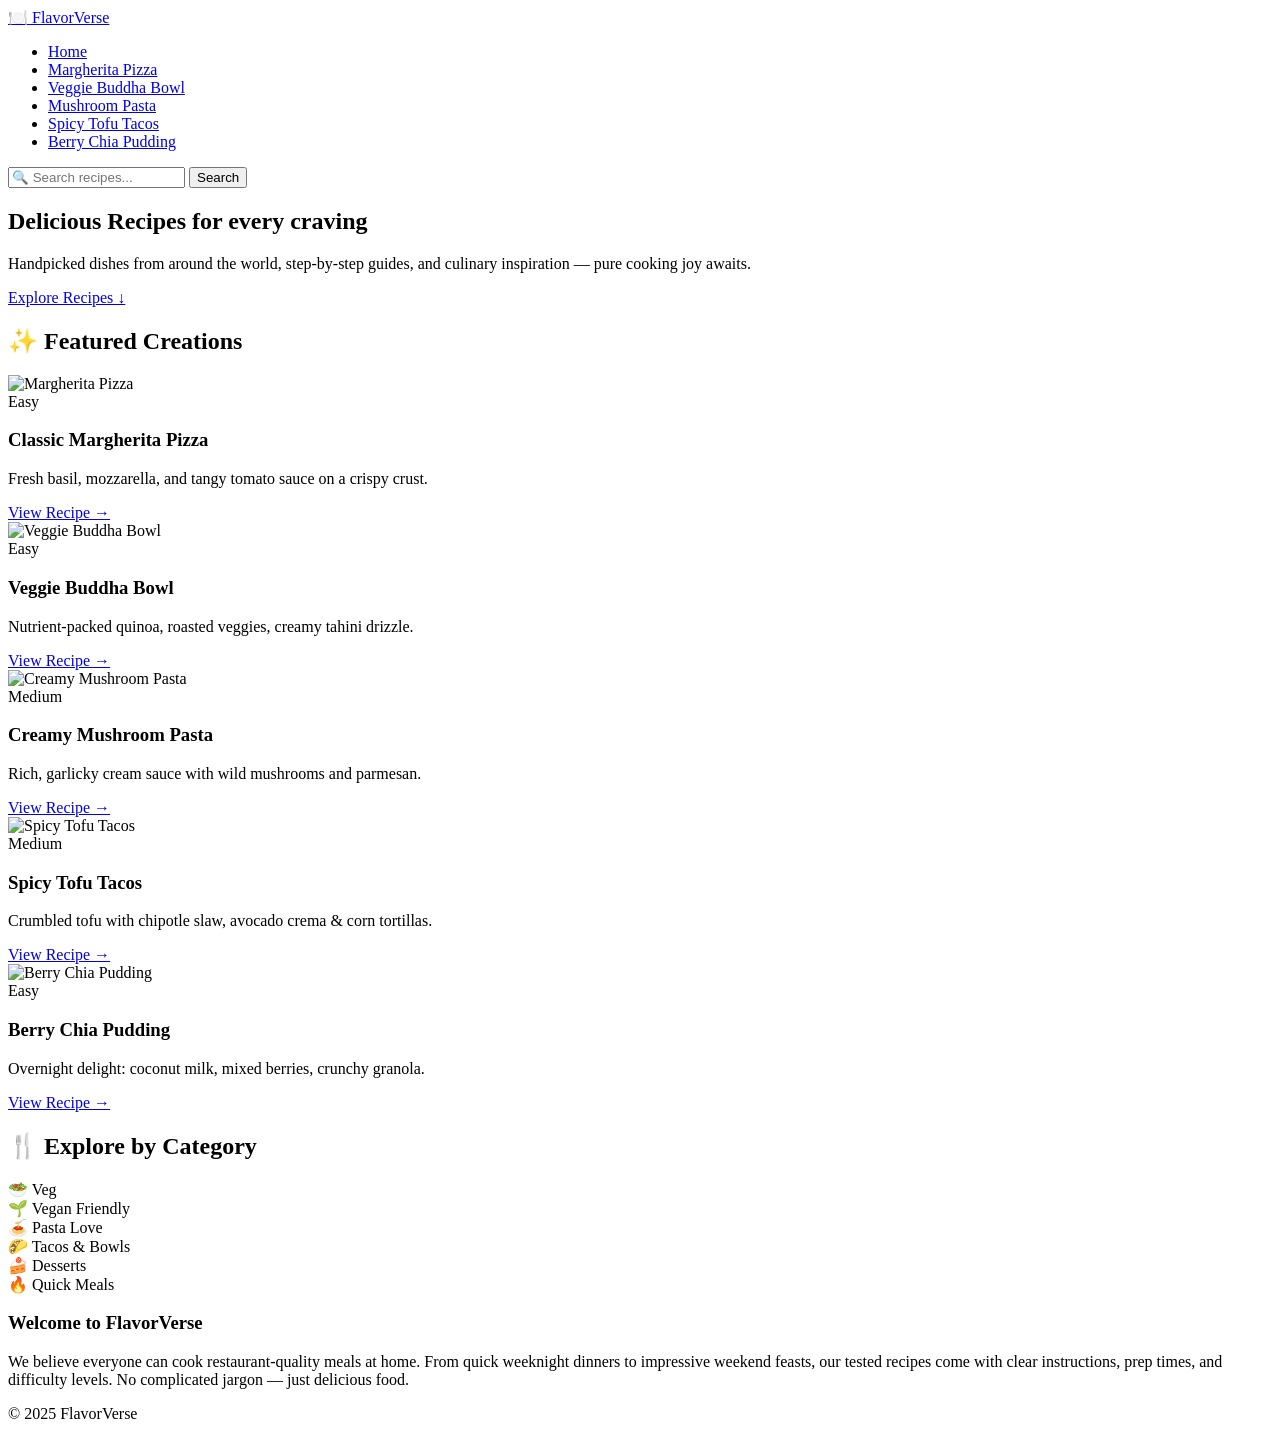
==== index.html @ 7daa44f0 "Add files via upload" ====
<!DOCTYPE html>
<html lang="en">
<head>
  <meta charset="UTF-8">
  <meta name="viewport" content="width=device-width, initial-scale=1.0, viewport-fit=cover">
  <title>FlavorVerse | Delicious Recipes</title>
  <link rel="stylesheet" href="css/styles.css">
  <link href="https://fonts.googleapis.com/css2?family=Inter:opsz,wght@14..32,300;14..32,400;14..32,500;14..32,600;14..32,700&family=Playfair+Display:ital,wght@0,400;0,500;0,600;0,700;1,400&display=swap" rel="stylesheet">
</head>
<body>

  <!-- HEADER & NAVIGATION with SEARCH BAR -->
  <header>
    <div class="container nav-container">
      <div class="logo">
        <a href="index.html">🍽️ FlavorVerse</a>
      </div>
      <nav>
        <ul class="nav-links">
          <li><a href="index.html" class="active">Home</a></li>
          <li><a href="recipe1.html">Margherita Pizza</a></li>
          <li><a href="recipe2.html">Veggie Buddha Bowl</a></li>
          <li><a href="recipe3.html">Mushroom Pasta</a></li>
          <li><a href="recipe4.html">Spicy Tofu Tacos</a></li>
          <li><a href="recipe5.html">Berry Chia Pudding</a></li>
        </ul>
      </nav>
      
      <div class="search-wrapper">
        <form class="search-form" action="#" method="get">
          <input type="text" placeholder="🔍 Search recipes..." class="search-input">
          <button type="submit" class="search-btn">Search</button>
        </form>
      </div>
    </div>
  </header>

  <main>
    <!-- HERO SECTION -->
    <section class="hero">
      <div class="container hero-content">
        <h1>Delicious Recipes <span>for every craving</span></h1>
        <p>Handpicked dishes from around the world, step‑by‑step guides, and culinary inspiration — pure cooking joy awaits.</p>
        <a href="#featured" class="btn btn-primary">Explore Recipes ↓</a>
      </div>
    </section>

    <!-- FEATURED RECIPES SECTION -->
    <section id="featured" class="featured-section">
      <div class="container">
        <h2 class="section-title">✨ Featured Creations</h2>
        <div class="recipes-grid">
          <div class="recipe-card">
            <div class="card-img">
              <img src="images/pizza.jpeg" alt="Margherita Pizza">
            </div>
            <div class="card-content">
              <span class="difficulty easy">Easy</span>
              <h3>Classic Margherita Pizza</h3>
              <p>Fresh basil, mozzarella, and tangy tomato sauce on a crispy crust.</p>
              <a href="recipe1.html" class="btn-card">View Recipe →</a>
            </div>
          </div>
          <div class="recipe-card">
            <div class="card-img">
              <img src="images/bowl.jpg" alt="Veggie Buddha Bowl">
            </div>
            <div class="card-content">
              <span class="difficulty easy">Easy</span>
              <h3>Veggie Buddha Bowl</h3>
              <p>Nutrient-packed quinoa, roasted veggies, creamy tahini drizzle.</p>
              <a href="recipe2.html" class="btn-card">View Recipe →</a>
            </div>
          </div>
          <div class="recipe-card">
            <div class="card-img">
              <img src="images/pasta.jpg" alt="Creamy Mushroom Pasta">
            </div>
            <div class="card-content">
              <span class="difficulty medium">Medium</span>
              <h3>Creamy Mushroom Pasta</h3>
              <p>Rich, garlicky cream sauce with wild mushrooms and parmesan.</p>
              <a href="recipe3.html" class="btn-card">View Recipe →</a>
            </div>
          </div>
          <div class="recipe-card">
            <div class="card-img">
              <img src="images/tacos.jpg" alt="Spicy Tofu Tacos">
            </div>
            <div class="card-content">
              <span class="difficulty medium">Medium</span>
              <h3>Spicy Tofu Tacos</h3>
              <p>Crumbled tofu with chipotle slaw, avocado crema & corn tortillas.</p>
              <a href="recipe4.html" class="btn-card">View Recipe →</a>
            </div>
          </div>
          <div class="recipe-card">
            <div class="card-img">
              <img src="images/pudding.jpeg" alt="Berry Chia Pudding">
            </div>
            <div class="card-content">
              <span class="difficulty easy">Easy</span>
              <h3>Berry Chia Pudding</h3>
              <p>Overnight delight: coconut milk, mixed berries, crunchy granola.</p>
              <a href="recipe5.html" class="btn-card">View Recipe →</a>
            </div>
          </div>
        </div>
      </div>
    </section>

    <!-- CATEGORIES SECTION -->
    <section class="categories-section">
      <div class="container">
        <h2 class="section-title">🍴 Explore by Category</h2>
        <div class="categories-flex">
          <div class="cat-card">🥗 Veg</div>
          <div class="cat-card">🌱 Vegan Friendly</div>
          <div class="cat-card">🍝 Pasta Love</div>
          <div class="cat-card">🌮 Tacos & Bowls</div>
          <div class="cat-card">🍰 Desserts</div>
          <div class="cat-card">🔥 Quick Meals</div>
        </div>
      </div>
    </section>

    <!-- INTRODUCTION SECTION -->
    <section class="intro-text-section">
      <div class="container">
        <div class="intro-box">
          <h3>Welcome to FlavorVerse</h3>
          <p>We believe everyone can cook restaurant-quality meals at home. From quick weeknight dinners to impressive weekend feasts, our tested recipes come with clear instructions, prep times, and difficulty levels. No complicated jargon — just delicious food.</p>
        </div>
      </div>
    </section>
  </main>

  <!-- FOOTER -->
  <footer>
    <div class="container footer-content">
      <p>© 2025 FlavorVerse</p>
    </div>
  </footer>
</body>
</html>
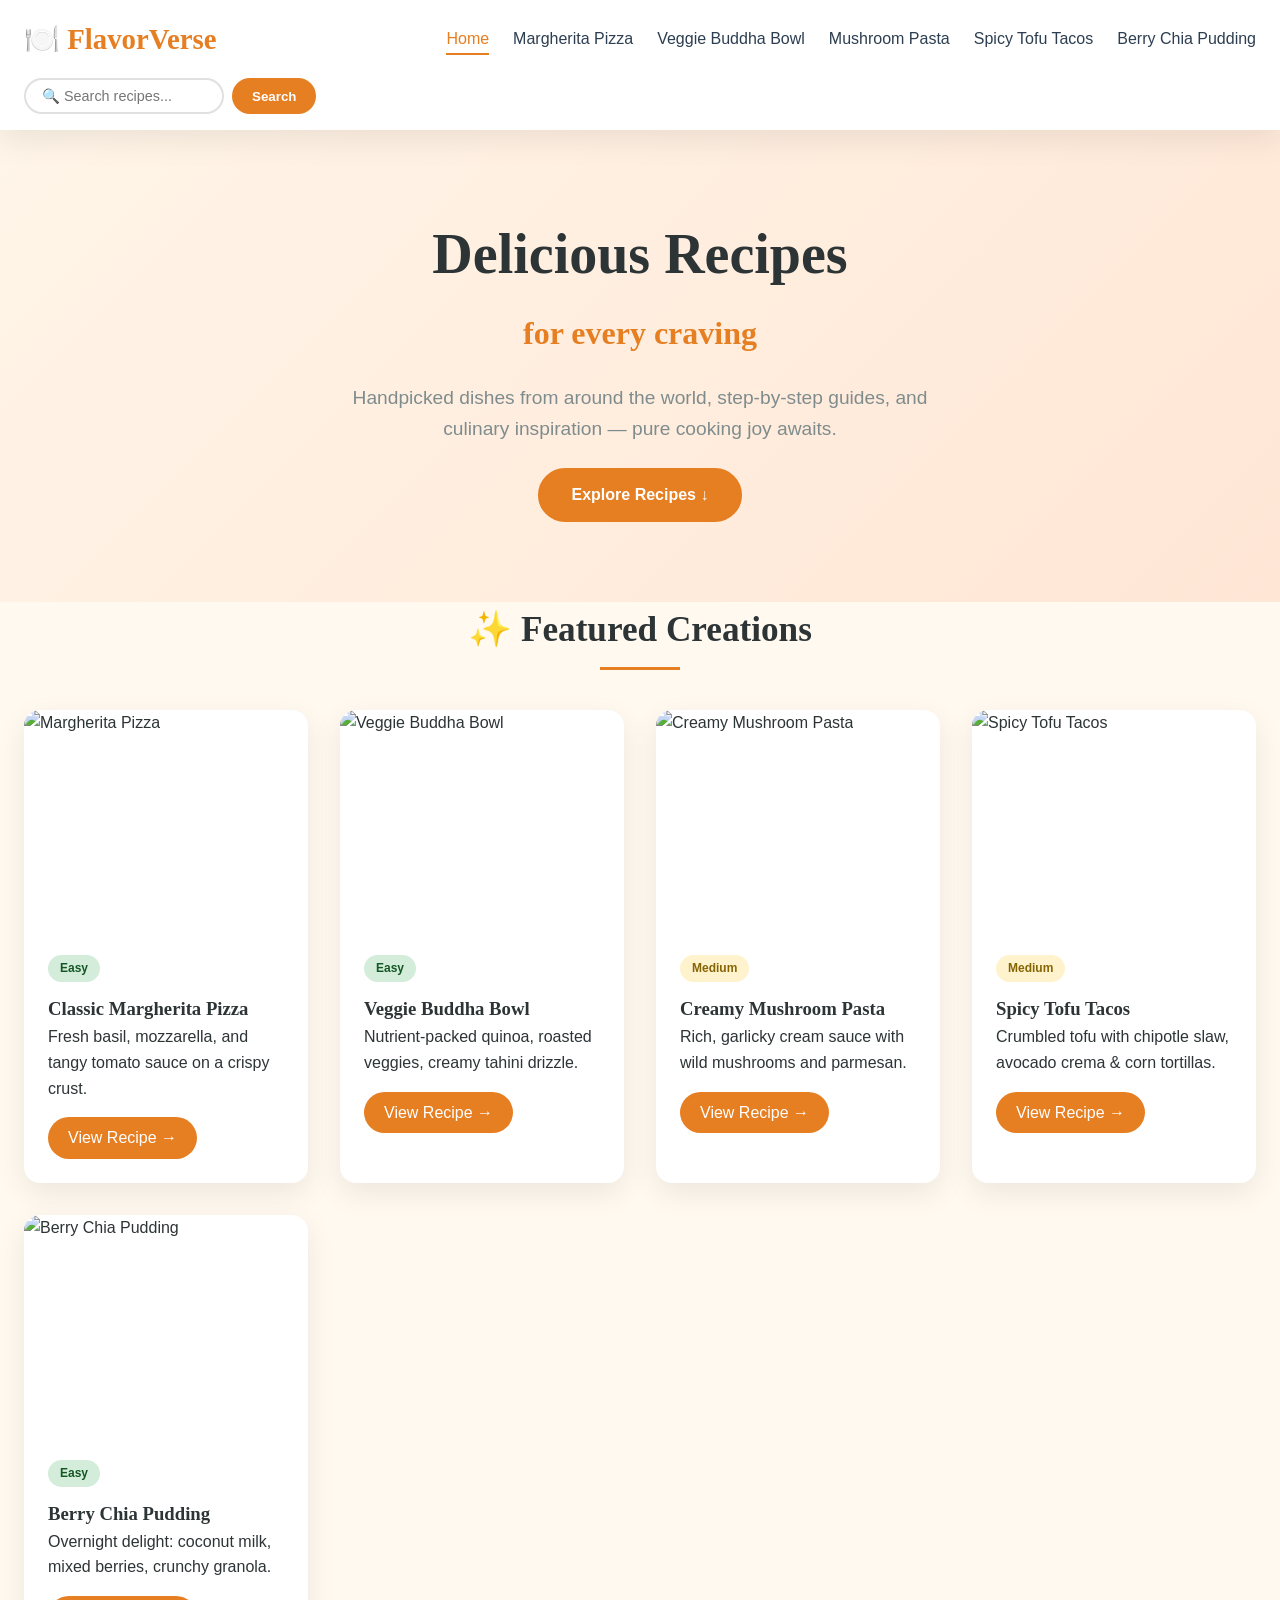
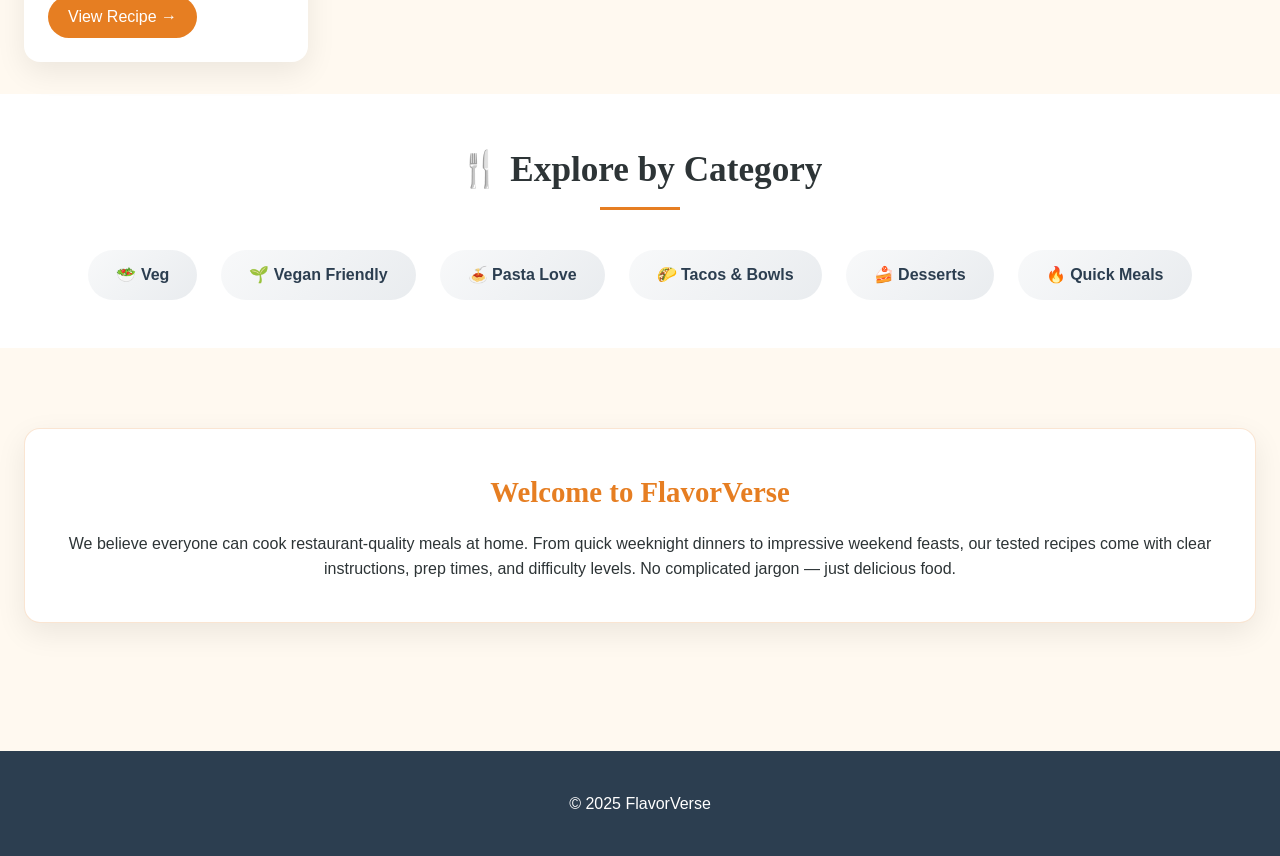
==== commit 963f0980: "Update index.html" ====
--- a/index.html
+++ b/index.html
@@ -4,7 +4,7 @@
   <meta charset="UTF-8">
   <meta name="viewport" content="width=device-width, initial-scale=1.0, viewport-fit=cover">
   <title>FlavorVerse | Delicious Recipes</title>
-  <link rel="stylesheet" href="css/styles.css">
+  <link rel="stylesheet" href="styles.css">
   <link href="https://fonts.googleapis.com/css2?family=Inter:opsz,wght@14..32,300;14..32,400;14..32,500;14..32,600;14..32,700&family=Playfair+Display:ital,wght@0,400;0,500;0,600;0,700;1,400&display=swap" rel="stylesheet">
 </head>
 <body>
@@ -142,4 +142,4 @@
     </div>
   </footer>
 </body>
-</html>+</html>
--- a/styles.css
+++ b/styles.css
@@ -0,0 +1,502 @@
+/* ========== GLOBAL RESET & VARIABLES ========== */
+* {
+  margin: 0;
+  padding: 0;
+  box-sizing: border-box;
+}
+
+:root {
+  --primary: #e67e22;
+  --primary-dark: #b85e0a;
+  --secondary: #2c3e50;
+  --light-bg: #fff9f0;
+  --white: #ffffff;
+  --shadow: 0 10px 30px rgba(0,0,0,0.08);
+  --shadow-hover: 0 20px 40px rgba(0,0,0,0.12);
+  --radius: 16px;
+}
+
+body {
+  font-family: 'Inter', sans-serif;
+  background: var(--light-bg);
+  color: #2d3436;
+  line-height: 1.6;
+}
+
+.container {
+  max-width: 1280px;
+  margin: 0 auto;
+  padding: 0 24px;
+}
+
+/* ========== TYPOGRAPHY ========== */
+h1, h2, h3, .logo {
+  font-family: 'Playfair Display', serif;
+  font-weight: 600;
+}
+
+h1 { font-size: 3.5rem; margin-bottom: 1rem; }
+h2 { font-size: 2rem; margin-bottom: 1.5rem; }
+
+.section-title {
+  text-align: center;
+  font-size: 2.2rem;
+  margin-bottom: 2.5rem;
+  position: relative;
+  padding-bottom: 0.75rem;
+}
+
+.section-title::after {
+  content: '';
+  position: absolute;
+  bottom: 0;
+  left: 50%;
+  transform: translateX(-50%);
+  width: 80px;
+  height: 3px;
+  background: var(--primary);
+}
+
+/* ========== HEADER & NAVIGATION ========== */
+header {
+  background: var(--white);
+  box-shadow: var(--shadow);
+  position: sticky;
+  top: 0;
+  padding: 1rem 0;
+  z-index: 1000;
+}
+
+.nav-container {
+  display: flex;
+  justify-content: space-between;
+  align-items: center;
+  flex-wrap: wrap;
+  gap: 1rem;
+}
+
+.logo a {
+  font-size: 1.8rem;
+  font-weight: 700;
+  color: var(--primary);
+  text-decoration: none;
+  transition: color 0.3s;
+}
+
+.logo a:hover { color: var(--primary-dark); }
+
+.nav-links {
+  display: flex;
+  list-style: none;
+  gap: 1.5rem;
+  flex-wrap: wrap;
+}
+
+.nav-links a {
+  text-decoration: none;
+  color: var(--secondary);
+  font-weight: 500;
+  padding: 0.5rem 0;
+  position: relative;
+  transition: color 0.3s;
+}
+
+.nav-links a::after {
+  content: '';
+  position: absolute;
+  bottom: 0;
+  left: 0;
+  width: 0;
+  height: 2px;
+  background: var(--primary);
+  transition: width 0.3s;
+}
+
+.nav-links a:hover::after,
+.nav-links a.active::after {
+  width: 100%;
+}
+
+.nav-links a:hover,
+.nav-links a.active {
+  color: var(--primary);
+}
+
+/* ========== SEARCH BAR (UI ONLY) ========== */
+.search-wrapper {
+  flex-shrink: 0;
+}
+
+.search-form {
+  display: flex;
+  gap: 0.5rem;
+}
+
+.search-input {
+  padding: 8px 16px;
+  border: 2px solid #e0e0e0;
+  border-radius: 50px;
+  font-size: 0.9rem;
+  font-family: inherit;
+  outline: none;
+  transition: all 0.3s;
+  width: 200px;
+}
+
+.search-input:focus {
+  border-color: var(--primary);
+  box-shadow: 0 0 0 3px rgba(230,126,34,0.1);
+}
+
+.search-btn {
+  padding: 8px 20px;
+  background: var(--primary);
+  color: var(--white);
+  border: none;
+  border-radius: 50px;
+  font-weight: 600;
+  cursor: pointer;
+  transition: all 0.3s;
+  font-family: inherit;
+}
+
+.search-btn:hover {
+  background: var(--primary-dark);
+  transform: scale(1.02);
+}
+
+/* ========== HERO SECTION ========== */
+.hero {
+  background: linear-gradient(135deg, #fff5e8, #ffe6d5);
+  padding: 5rem 0;
+  text-align: center;
+}
+
+.hero-content h1 span {
+  color: var(--primary);
+  display: block;
+  font-size: 2rem;
+  margin-top: 0.5rem;
+}
+
+.hero-content p {
+  font-size: 1.2rem;
+  max-width: 600px;
+  margin: 1.5rem auto;
+  color: #7f8c8d;
+}
+
+/* ========== BUTTONS & HOVER EFFECTS ========== */
+.btn {
+  display: inline-block;
+  padding: 12px 32px;
+  border-radius: 50px;
+  text-decoration: none;
+  font-weight: 600;
+  transition: all 0.3s;
+}
+
+.btn-primary {
+  background: var(--primary);
+  color: var(--white);
+  border: 2px solid var(--primary);
+}
+
+.btn-primary:hover {
+  background: var(--primary-dark);
+  transform: translateY(-3px);
+  box-shadow: var(--shadow-hover);
+}
+
+.btn-card {
+  display: inline-block;
+  margin-top: 1rem;
+  padding: 8px 20px;
+  background: var(--primary);
+  color: var(--white);
+  text-decoration: none;
+  border-radius: 25px;
+  font-weight: 500;
+  transition: all 0.3s;
+}
+
+.btn-card:hover {
+  background: var(--primary-dark);
+  transform: translateX(5px);
+}
+
+/* ========== RECIPES GRID (CSS GRID) ========== */
+.recipes-grid {
+  display: grid;
+  grid-template-columns: repeat(auto-fit, minmax(280px, 1fr));
+  gap: 2rem;
+  margin: 2rem 0;
+}
+
+.recipe-card {
+  background: var(--white);
+  border-radius: var(--radius);
+  overflow: hidden;
+  box-shadow: var(--shadow);
+  transition: all 0.3s;
+}
+
+.recipe-card:hover {
+  transform: translateY(-8px);
+  box-shadow: var(--shadow-hover);
+}
+
+.card-img {
+  width: 100%;
+  height: 220px;
+  overflow: hidden;
+}
+
+.card-img img {
+  width: 100%;
+  height: 100%;
+  object-fit: cover;
+  transition: transform 0.5s;
+}
+
+.recipe-card:hover .card-img img {
+  transform: scale(1.05);
+}
+
+.card-content {
+  padding: 1.5rem;
+}
+
+.difficulty {
+  display: inline-block;
+  padding: 4px 12px;
+  border-radius: 20px;
+  font-size: 0.75rem;
+  font-weight: 600;
+  margin-bottom: 0.75rem;
+}
+
+.difficulty.easy { background: #d4edda; color: #155724; }
+.difficulty.medium { background: #fff3cd; color: #856404; }
+
+/* ========== CATEGORIES (FLEXBOX) ========== */
+.categories-section {
+  background: var(--white);
+  padding: 3rem 0;
+  margin: 2rem 0;
+}
+
+.categories-flex {
+  display: flex;
+  flex-wrap: wrap;
+  justify-content: center;
+  gap: 1.5rem;
+}
+
+.cat-card {
+  padding: 12px 28px;
+  background: linear-gradient(135deg, #f8f9fa, #e9ecef);
+  border-radius: 50px;
+  font-weight: 600;
+  color: var(--secondary);
+  transition: all 0.3s;
+  cursor: pointer;
+}
+
+.cat-card:hover {
+  background: var(--primary);
+  color: var(--white);
+  transform: scale(1.05);
+  box-shadow: var(--shadow);
+}
+
+/* ========== INTRO BOX (BOX MODEL) ========== */
+.intro-text-section {
+  padding: 2rem 0 4rem;
+}
+
+.intro-box {
+  background: var(--white);
+  padding: 2.5rem;
+  border-radius: var(--radius);
+  text-align: center;
+  border: 1px solid rgba(230,126,34,0.2);
+  margin: 1rem 0;
+  box-shadow: var(--shadow);
+}
+
+.intro-box h3 {
+  font-size: 1.8rem;
+  margin-bottom: 1rem;
+  color: var(--primary);
+}
+
+/* ========== RECIPE PAGES ========== */
+.recipe-page {
+  padding: 3rem 0;
+}
+
+.recipe-container {
+  background: var(--white);
+  border-radius: var(--radius);
+  padding: 2rem;
+  box-shadow: var(--shadow);
+}
+
+.recipe-header {
+  text-align: center;
+  margin-bottom: 2rem;
+}
+
+.recipe-meta {
+  display: flex;
+  justify-content: center;
+  gap: 2rem;
+  flex-wrap: wrap;
+  margin-top: 1rem;
+  color: #7f8c8d;
+}
+
+.recipe-image {
+  text-align: center;
+  margin-bottom: 2rem;
+}
+
+.recipe-image img {
+  max-width: 100%;
+  border-radius: var(--radius);
+  box-shadow: var(--shadow);
+}
+
+.recipe-content-grid {
+  display: grid;
+  grid-template-columns: 1fr 1.5fr;
+  gap: 2.5rem;
+}
+
+.ingredients-section,
+.instructions-section {
+  background: #fef9f4;
+  padding: 1.5rem;
+  border-radius: var(--radius);
+}
+
+.ingredients-section h2,
+.instructions-section h2 {
+  font-size: 1.5rem;
+  margin-bottom: 1rem;
+  color: var(--primary);
+}
+
+.ingredients-section ul,
+.instructions-section ol {
+  padding-left: 1.5rem;
+}
+
+.ingredients-section li,
+.instructions-section li {
+  margin-bottom: 0.75rem;
+}
+
+/* ========== FOOTER ========== */
+footer {
+  background: var(--secondary);
+  color: var(--white);
+  text-align: center;
+  padding: 2rem 0;
+  margin-top: 3rem;
+}
+
+.footer-content p {
+  margin: 0.5rem 0;
+}
+
+/* ========== RESPONSIVE DESIGN ========== */
+@media (max-width: 992px) {
+  .search-input {
+    width: 160px;
+  }
+}
+
+@media (max-width: 768px) {
+  .nav-container {
+    flex-direction: column;
+    text-align: center;
+  }
+  
+  .nav-links {
+    justify-content: center;
+    gap: 1rem;
+  }
+  
+  .search-wrapper {
+    width: 100%;
+  }
+  
+  .search-form {
+    justify-content: center;
+  }
+  
+  .search-input {
+    width: 200px;
+  }
+  
+  h1 {
+    font-size: 2.2rem;
+  }
+  
+  .hero-content h1 span {
+    font-size: 1.5rem;
+  }
+  
+  .section-title {
+    font-size: 1.8rem;
+  }
+  
+  .recipes-grid {
+    grid-template-columns: 1fr;
+  }
+  
+  .recipe-content-grid {
+    grid-template-columns: 1fr;
+    gap: 1.5rem;
+  }
+  
+  .recipe-meta {
+    flex-direction: column;
+    gap: 0.5rem;
+    align-items: center;
+  }
+  
+  .recipe-container {
+    padding: 1.2rem;
+  }
+}
+
+@media (max-width: 480px) {
+  .hero {
+    padding: 3rem 0;
+  }
+  
+  .btn {
+    padding: 10px 24px;
+  }
+  
+  .cat-card {
+    padding: 8px 20px;
+    font-size: 0.85rem;
+  }
+  
+  .intro-box {
+    padding: 1.5rem;
+  }
+  
+  .search-input {
+    width: 160px;
+    font-size: 0.8rem;
+  }
+  
+  .search-btn {
+    padding: 8px 14px;
+  }
+}
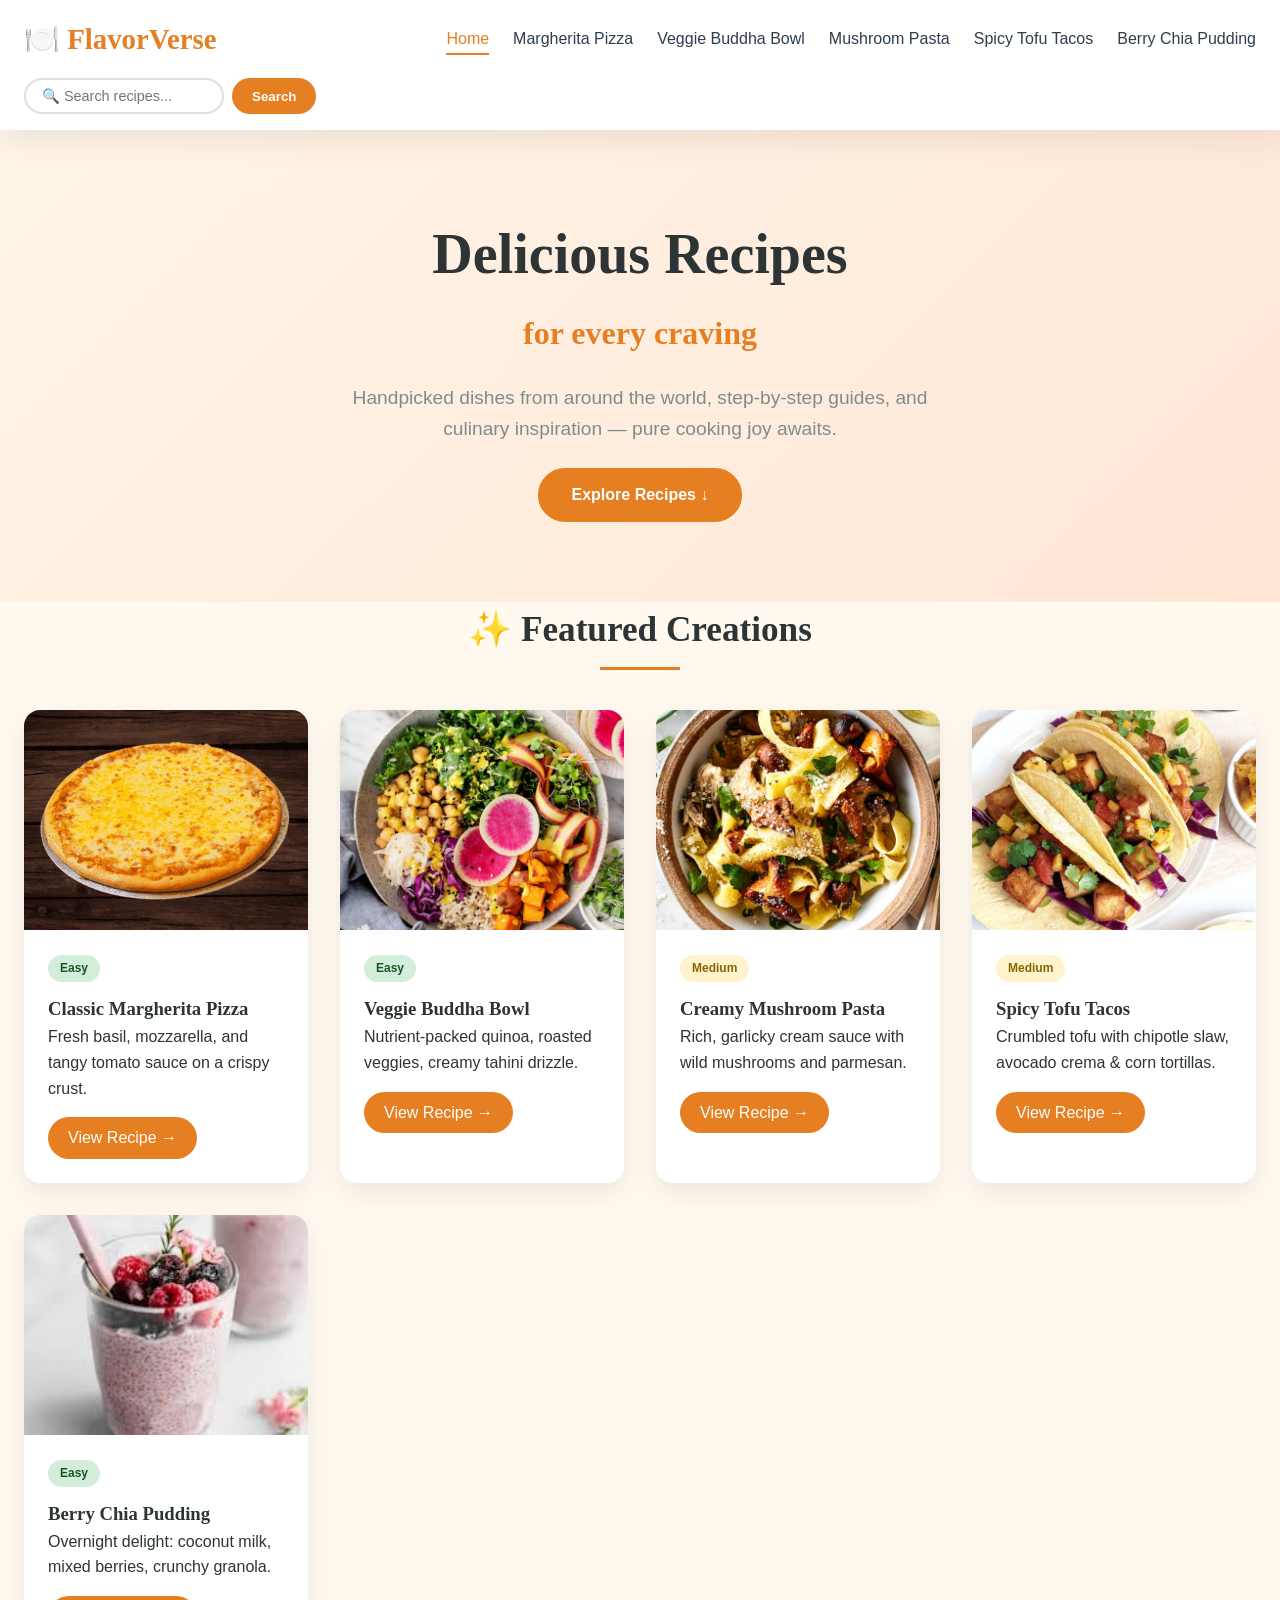
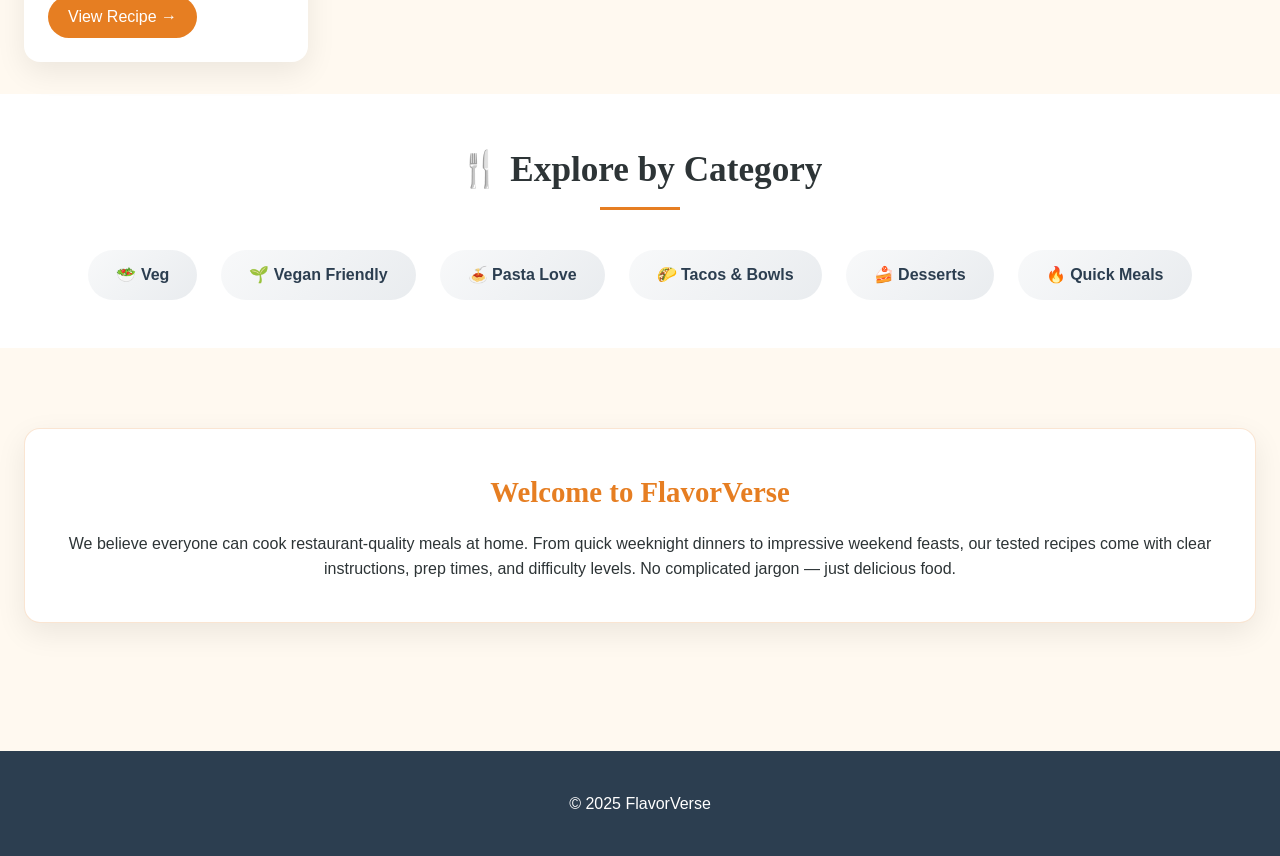
==== commit 51ca7239: "Fix HTML encoding issues in index.html" ====
--- a/index.html
+++ b/index.html
@@ -52,7 +52,7 @@
         <div class="recipes-grid">
           <div class="recipe-card">
             <div class="card-img">
-              <img src="images/pizza.jpeg" alt="Margherita Pizza">
+              <img src="pizza.jpeg" alt="Margherita Pizza">
             </div>
             <div class="card-content">
               <span class="difficulty easy">Easy</span>
@@ -63,7 +63,7 @@
           </div>
           <div class="recipe-card">
             <div class="card-img">
-              <img src="images/bowl.jpg" alt="Veggie Buddha Bowl">
+              <img src="bowl.jpg" alt="Veggie Buddha Bowl">
             </div>
             <div class="card-content">
               <span class="difficulty easy">Easy</span>
@@ -74,7 +74,7 @@
           </div>
           <div class="recipe-card">
             <div class="card-img">
-              <img src="images/pasta.jpg" alt="Creamy Mushroom Pasta">
+              <img src="pasta.jpg" alt="Creamy Mushroom Pasta">
             </div>
             <div class="card-content">
               <span class="difficulty medium">Medium</span>
@@ -85,7 +85,7 @@
           </div>
           <div class="recipe-card">
             <div class="card-img">
-              <img src="images/tacos.jpg" alt="Spicy Tofu Tacos">
+              <img src="tacos.jpg" alt="Spicy Tofu Tacos">
             </div>
             <div class="card-content">
               <span class="difficulty medium">Medium</span>
@@ -96,7 +96,7 @@
           </div>
           <div class="recipe-card">
             <div class="card-img">
-              <img src="images/pudding.jpeg" alt="Berry Chia Pudding">
+              <img src="pudding.jpeg" alt="Berry Chia Pudding">
             </div>
             <div class="card-content">
               <span class="difficulty easy">Easy</span>
